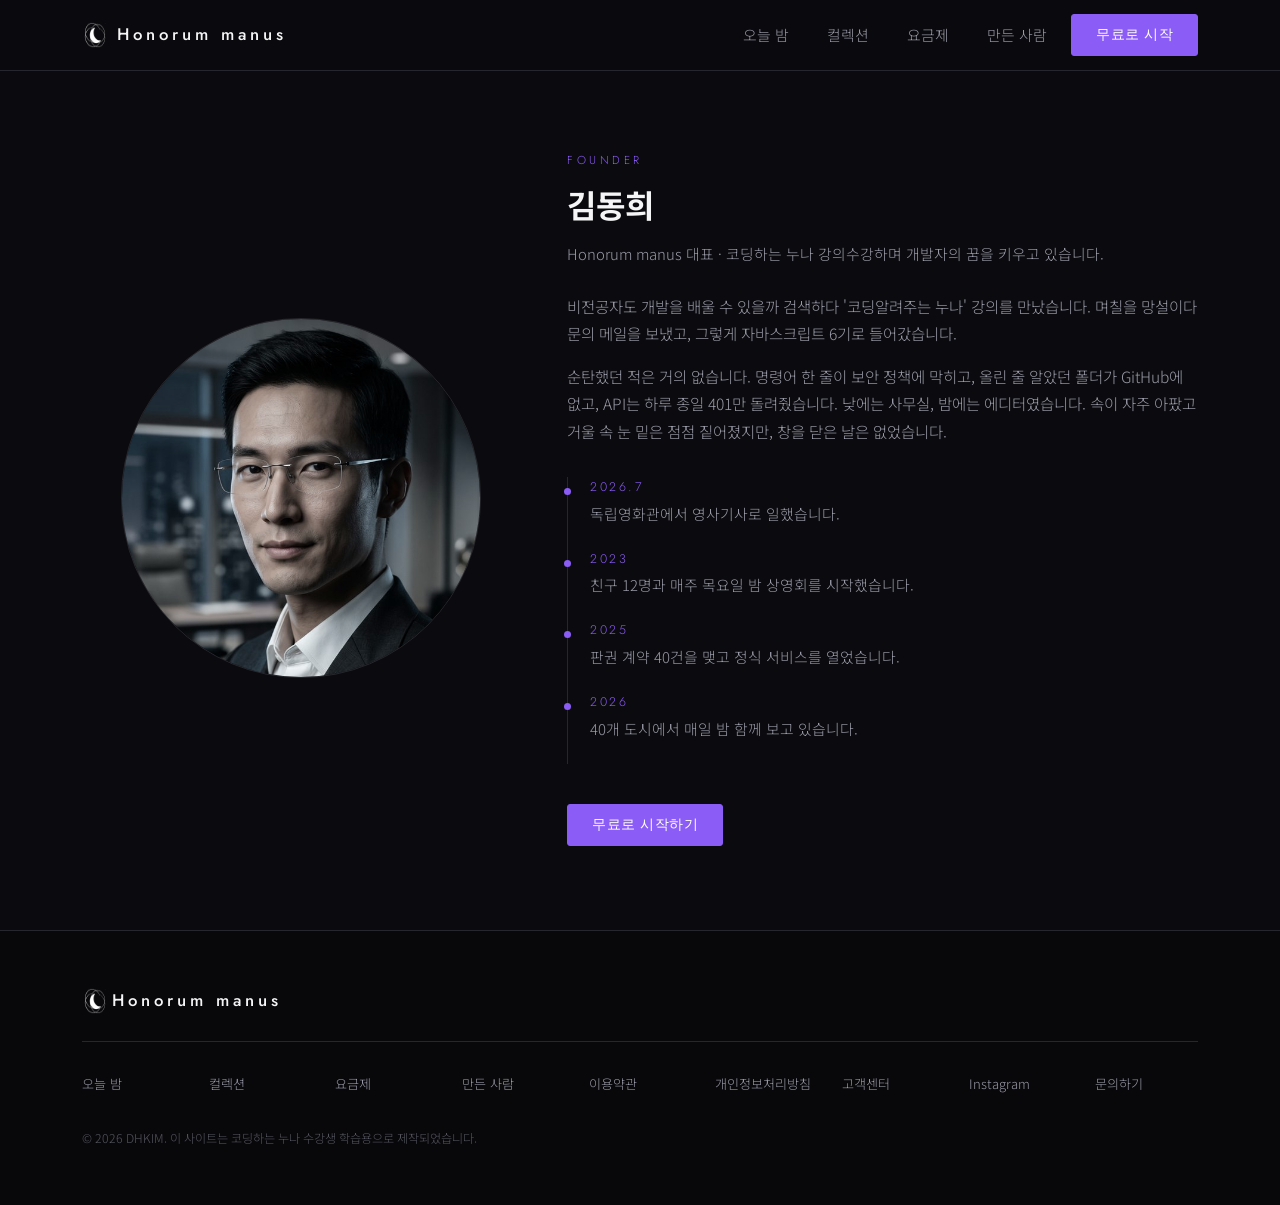
==== about.html @ e0ba3c90 "fisrt-commit" ====
<!DOCTYPE html>
<html lang="ko">
<head>
  <meta charset="UTF-8">
  <meta name="viewport" content="width=device-width, initial-scale=1.0">
  <title>만든 사람 — Honorum manus</title>

  <link rel="preconnect" href="https://fonts.googleapis.com">
  <link rel="preconnect" href="https://fonts.gstatic.com" crossorigin>
  <link href="https://fonts.googleapis.com/css2?family=Jost:wght@300;400;500;600&family=Noto+Sans+KR:wght@300;400;500;700&display=swap" rel="stylesheet">

  <link href="https://cdn.jsdelivr.net/npm/bootstrap@5.3.3/dist/css/bootstrap.min.css" rel="stylesheet">
  <link rel="stylesheet" href="css/style.css">
</head>
<body>

<!-- ================= 내비게이션 바 ================= -->
<nav class="navbar navbar-expand-lg fixed-top site-nav">
  <div class="container">
    <a class="navbar-brand" href="index.html">
      <img src="images/logo.png" class="logo-mark" alt="Honorum manus 로고">
      <span class="logo-text">Honorum manus</span>
    </a>

    <button class="navbar-toggler" type="button" data-bs-toggle="collapse" data-bs-target="#mainMenu" aria-controls="mainMenu" aria-expanded="false" aria-label="메뉴 열기">
      <span class="navbar-toggler-icon"></span>
    </button>

    <div class="collapse navbar-collapse" id="mainMenu">
      <ul class="navbar-nav ms-auto align-items-lg-center">
        <li class="nav-item"><a class="nav-link" href="index.html#tonight">오늘 밤</a></li>
        <li class="nav-item"><a class="nav-link" href="index.html#collection">컬렉션</a></li>
        <li class="nav-item"><a class="nav-link" href="index.html#plan">요금제</a></li>
        <li class="nav-item"><a class="nav-link" href="about.html">만든 사람</a></li>
        <li class="nav-item ms-lg-3">
          <a class="btn btn-brand" href="index.html#plan">무료로 시작</a>
        </li>
      </ul>
    </div>
  </div>
</nav>


<!-- ================= 창업자 소개 ================= -->
<section class="section section-below-nav">
  <div class="container">
    <div class="row align-items-center g-5">

      <div class="col-md-5 text-center">
        <!-- 사진 교체: images/founder.jpg -->
        <img src="images/founder.jpg" class="founder-photo" alt="창업자 사진">
      </div>

      <div class="col-md-7">
        <p class="eyebrow">FOUNDER</p>
        <h1 class="section-title">김동희</h1>
        <p class="founder-role">Honorum manus 대표 · 코딩하는 누나 강의수강하며 개발자의 꿈을 키우고 있습니다.</p>

        <p class="section-lead">
         비전공자도 개발을 배울 수 있을까 검색하다 '코딩알려주는 누나' 강의를 만났습니다. 며칠을 망설이다 문의 메일을 보냈고, 그렇게 자바스크립트 6기로 들어갔습니다.
        </p>
        <p class="section-lead">
          순탄했던 적은 거의 없습니다. 명령어 한 줄이 보안 정책에 막히고, 올린 줄 알았던 폴더가 GitHub에 없고, API는 하루 종일 401만 돌려줬습니다. 낮에는 사무실, 밤에는 에디터였습니다. 속이 자주 아팠고 거울 속 눈 밑은 점점 짙어졌지만, 창을 닫은 날은 없었습니다.
        </p>

        <ul class="timeline">
          <li>
            <span class="year">2026.7</span>
            독립영화관에서 영사기사로 일했습니다.
          </li>
          <li>
            <span class="year">2023</span>
            친구 12명과 매주 목요일 밤 상영회를 시작했습니다.
          </li>
          <li>
            <span class="year">2025</span>
            판권 계약 40건을 맺고 정식 서비스를 열었습니다.
          </li>
          <li>
            <span class="year">2026</span>
            40개 도시에서 매일 밤 함께 보고 있습니다.
          </li>
        </ul>

        <a href="index.html#plan" class="btn btn-brand mt-4">무료로 시작하기</a>
      </div>

    </div>
  </div>
</section>


<!-- ================= 푸터 ================= -->
<footer class="site-footer">
  <div class="container">

    <div class="first-line">
      <img src="images/logo.png" class="logo-mark" alt="Honorum manus 로고">
      <span class="logo-text">Honorum manus</span>
    </div>

    <div class="second-line">
      <div class="row">
        <div class="col"><a href="index.html#tonight">오늘 밤</a></div>
        <div class="col"><a href="index.html#collection">컬렉션</a></div>
        <div class="col"><a href="index.html#plan">요금제</a></div>
        <div class="col"><a href="about.html">만든 사람</a></div>
        <div class="col"><a href="#">이용약관</a></div>
        <div class="col"><a href="#">개인정보처리방침</a></div>
        <div class="col"><a href="#">고객센터</a></div>
        <div class="col"><a href="#">Instagram</a></div>
        <div class="col"><a href="#">문의하기</a></div>
      </div>
    </div>

    <div class="third-line">
      <p>서울시 용산구 한남동 30, 10층</p>
      <p>고객센터 평일 09:00 – 18:00</p>
    </div>

    <p class="copyright">© 2026 DHKIM. 이 사이트는 코딩하는 누나 수강생 학습용으로 제작되었습니다.</p>

  </div>
</footer>

<script src="https://cdn.jsdelivr.net/npm/bootstrap@5.3.3/dist/js/bootstrap.bundle.min.js"></script>
</body>
</html>
---- css/style.css ----
/* ============================================================
   Honorum manus — 커스텀 스타일 (다크 테마)
   ============================================================ */

/* ---------- 색상 변수 (조건 ④: 일정한 메인컬러) ----------
   색을 바꾸려면 아래 여섯 줄만 고치면 전체가 따라옵니다     */
:root {
  --bg:      #0B0B0F;   /* 배경 — 거의 검정 */
  --surface: #16161D;   /* 카드 배경 */
  --line:    #26262F;   /* 구분선 */
  --accent:  #8B5CF6;   /* 메인컬러 — 바이올렛 */
  --ink:     #F5F5F7;   /* 본문 글자 */
  --muted:   #9A9AA8;   /* 흐린 글자 */
}

/* 상단 navbar 가 fixed 라서, 메뉴를 눌러 이동하면 섹션 제목이 바 뒤로 숨습니다.
   그만큼 미리 멈추도록 여유를 줍니다 */
html {
  scroll-behavior: smooth;
  scroll-padding-top: 84px;
}

body {
  font-family: 'Noto Sans KR', sans-serif;
  background-color: var(--bg);
  color: var(--ink);
  font-weight: 300;
  line-height: 1.75;
}

.logo-text,
.eyebrow,
.card-step,
.btn,
.poster-meta {
  font-family: 'Jost', sans-serif;
}


/* ============================================================
   로고
   ============================================================ */
.navbar-brand {
  display: flex;
  align-items: center;
  gap: 9px;
}

/* 로고 마크 (투명 PNG). 흰색 원본이라 색을 바꾸려면 filter 를 씁니다 */
.logo-mark {
  width: 26px;
  height: 26px;
  object-fit: contain;
  display: inline-block;
}

.logo-text {
  font-size: 1.05rem;
  font-weight: 500;
  letter-spacing: 4px;
  color: var(--ink);
}


/* ============================================================
   내비게이션 바
   ============================================================ */
.site-nav {
  background-color: rgba(11, 11, 15, 0.86);
  backdrop-filter: blur(10px);
  border-bottom: 1px solid var(--line);
  padding-top: 14px;
  padding-bottom: 14px;
}

.site-nav .nav-link {
  color: var(--muted);
  font-size: 0.93rem;
  margin-left: 22px;
}

.site-nav .nav-link:hover {
  color: var(--ink);
}

/* 햄버거 아이콘을 밝은 색으로 (기본은 어두워서 안 보임) */
.navbar-toggler {
  border-color: var(--line);
}
.navbar-toggler-icon {
  filter: invert(1) opacity(0.7);
}


/* ============================================================
   버튼
   ============================================================ */
.btn-brand {
  background-color: var(--accent);
  color: #fff;
  border: 1px solid var(--accent);
  border-radius: 3px;
  padding: 9px 24px;
  font-size: 0.9rem;
  letter-spacing: 0.5px;
}
.btn-brand:hover {
  background-color: #7C3AED;
  border-color: #7C3AED;
  color: #fff;
}

/* 투명한 보조 버튼 */
.btn-ghost {
  background-color: rgba(255, 255, 255, 0.12);
  color: var(--ink);
  border: 1px solid rgba(255, 255, 255, 0.28);
  border-radius: 3px;
  padding: 9px 24px;
  font-size: 0.9rem;
}
.btn-ghost:hover {
  background-color: rgba(255, 255, 255, 0.22);
  color: var(--ink);
}


/* ============================================================
   캐러셀
   ============================================================ */
.hero-img {
  height: 88vh;
  min-height: 520px;
  object-fit: cover;   /* 비율 유지하고 넘치는 부분만 잘라냄 */
}

/* 사진 위에 덮는 어두운 막.
   사진마다 빈 공간 위치가 달라서 세 종류를 만들어 뒀습니다 */
.hero-shade {
  position: absolute;
  inset: 0;
}

/* 슬라이드 1 — 왼쪽에 사람, 오른쪽을 어둡게 */
.shade-left {
  background: linear-gradient(to left, rgba(11,11,15,0.88) 0%, rgba(11,11,15,0.35) 55%, rgba(11,11,15,0.55) 100%);
}
/* 슬라이드 2 — 아래쪽만 어둡게 */
.shade-bottom {
  background: linear-gradient(to top, rgba(11,11,15,0.95) 0%, rgba(11,11,15,0.15) 55%);
}
/* 슬라이드 3 — 위쪽만 어둡게 */
.shade-top {
  background: linear-gradient(to bottom, rgba(11,11,15,0.9) 0%, rgba(11,11,15,0.1) 60%);
}

.hero-caption {
  bottom: auto;
  right: auto;
  left: auto;
  padding: 0;
}

/* 글자 위치 3종 */
.cap-right {
  top: 50%;
  right: 7%;
  transform: translateY(-50%);
  max-width: 520px;
  text-align: left;
}
.cap-center {
  left: 50%;
  bottom: 13%;
  transform: translateX(-50%);
  max-width: 640px;
  text-align: center;
}
.cap-top {
  top: 17%;
  left: 7%;
  max-width: 560px;
  text-align: left;
}

.hero-title {
  font-size: 3.2rem;
  font-weight: 700;
  line-height: 1.25;
  margin-bottom: 16px;
  text-shadow: 0 2px 24px rgba(0, 0, 0, 0.6);
}

.hero-sub {
  font-size: 1rem;
  color: rgba(245, 245, 247, 0.82);
  margin-bottom: 26px;
}

.hero-btns {
  display: flex;
  gap: 10px;
}
.cap-center .hero-btns { justify-content: center; }

.eyebrow {
  font-size: 0.72rem;
  letter-spacing: 3.5px;
  color: var(--accent);
  margin-bottom: 12px;
}

/* 인디케이터를 가는 막대 모양으로 */
.carousel-indicators [data-bs-target] {
  width: 34px;
  height: 2px;
  border: none;
  background-color: rgba(255, 255, 255, 0.35);
}
.carousel-indicators .active {
  background-color: var(--accent);
}


/* ============================================================
   섹션 공통
   ============================================================ */
.section {
  padding-top: 84px;
  padding-bottom: 84px;
}

.section-tint {
  background-color: #101016;
  border-top: 1px solid var(--line);
  border-bottom: 1px solid var(--line);
}

.section-title {
  font-size: 2rem;
  font-weight: 700;
  line-height: 1.4;
  margin-bottom: 14px;
}

.section-lead {
  color: var(--muted);
  font-size: 0.97rem;
}


/* ============================================================
   가로 스크롤 포스터 줄
   ============================================================ */
.row-title {
  font-size: 1.3rem;
  font-weight: 700;
  margin-bottom: 4px;
}

.row-sub {
  color: var(--muted);
  font-size: 0.88rem;
  margin-bottom: 22px;
}

/* flex + overflow-x 두 줄이면 가로 스크롤 줄이 됩니다 */
.poster-rail {
  display: flex;
  gap: 14px;
  overflow-x: auto;
  overflow-y: hidden;        /* 마우스 올릴 때 커지는 카드 때문에 세로 스크롤바가 생기는 것 방지 */
  padding: 6px 2px 22px;
  scroll-snap-type: x mandatory;
}

/* 스크롤바를 얇게 */
.poster-rail::-webkit-scrollbar { height: 5px; }
.poster-rail::-webkit-scrollbar-thumb {
  background-color: var(--line);
  border-radius: 3px;
}

.poster {
  flex: 0 0 auto;
  width: 200px;
  text-decoration: none;
  scroll-snap-align: start;
}

.poster img {
  width: 100%;
  aspect-ratio: 2 / 3;      /* 세로 포스터 비율 고정 */
  object-fit: cover;
  border-radius: 4px;
  border: 1px solid var(--line);
  /* 평소엔 살짝 어둡게 두고 마우스를 올리면 밝아지게 — 넷플릭스식 강조 */
  filter: brightness(0.78);
  transition: transform 0.25s ease, border-color 0.25s ease, filter 0.25s ease;
}

.poster:hover img {
  transform: scale(1.05);
  border-color: var(--accent);
  filter: brightness(1.05);
}

.poster-meta {
  display: block;
  margin-top: 10px;
  font-size: 0.78rem;
  color: var(--muted);
  letter-spacing: 0.4px;
}

.poster-meta b {
  display: block;
  font-family: 'Noto Sans KR', sans-serif;
  font-size: 0.92rem;
  color: var(--ink);
  font-weight: 500;
}


/* ============================================================
   카드
   ============================================================ */
.brand-card {
  background-color: var(--surface);
  border: 1px solid var(--line);
  border-radius: 4px;
}

.brand-card .card-body {
  padding: 30px 26px 34px;
}

.card-step {
  font-size: 0.78rem;
  letter-spacing: 2.5px;
  color: var(--accent);
  margin-bottom: 12px;
}

.brand-card .card-title {
  font-size: 1.12rem;
  font-weight: 700;
  color: var(--ink);
  margin-bottom: 10px;
}

.brand-card .card-text {
  font-size: 0.9rem;
  color: var(--muted);
}


/* ============================================================
   요금제
   ============================================================ */
.plan-price {
  font-size: 1.1rem;
  color: var(--muted);
  margin: 22px 0 10px;
}
.plan-price b {
  font-family: 'Jost', sans-serif;
  font-size: 3rem;
  font-weight: 500;
  color: var(--ink);
  margin: 0 4px;
}


/* ============================================================
   창업자 페이지 (about.html)
   ============================================================ */

/* 상단 navbar 가 fixed 라서 첫 섹션이 가려집니다. 그만큼 위를 띄웁니다 */
.section-below-nav {
  padding-top: 150px;
}
.founder-photo {
  width: 100%;
  max-width: 360px;
  aspect-ratio: 1 / 1;
  object-fit: cover;
  border-radius: 50%;
  border: 1px solid var(--line);
  filter: grayscale(0.3);
}

.founder-role {
  color: var(--muted);
  font-size: 0.93rem;
  margin-bottom: 26px;
}

.timeline {
  list-style: none;
  padding: 0;
  margin-top: 32px;
  border-left: 1px solid var(--line);
}

.timeline li {
  padding: 0 0 22px 22px;
  position: relative;
  color: var(--muted);
  font-size: 0.93rem;
}

.timeline li::before {
  content: '';
  position: absolute;
  left: -4px;
  top: 11px;
  width: 7px;
  height: 7px;
  background-color: var(--accent);
  border-radius: 50%;
}

.timeline .year {
  display: block;
  font-family: 'Jost', sans-serif;
  font-size: 0.78rem;
  letter-spacing: 2.5px;
  color: var(--accent);
  margin-bottom: 2px;
}


/* ============================================================
   푸터
   ============================================================ */
.site-footer {
  background-color: #08080B;
  border-top: 1px solid var(--line);
  padding-top: 54px;
  padding-bottom: 40px;
}

.site-footer .first-line {
  padding-bottom: 26px;
  border-bottom: 1px solid var(--line);
}

.site-footer .second-line {
  padding-top: 26px;
}

/* 링크 기본 스타일(파란색 + 밑줄) 제거 */
.site-footer .second-line a {
  color: var(--muted);
  text-decoration: none;
  font-size: 0.82rem;
  white-space: nowrap;
}
.site-footer .second-line a:hover {
  color: var(--accent);
}

/* 세 번째 줄은 평소엔 숨김 → 모바일에서만 나타남 */
.site-footer .third-line {
  display: none;
}
.site-footer .third-line p {
  margin: 4px 0;
  font-size: 0.82rem;
  color: var(--muted);
}

.copyright {
  margin-top: 32px;
  font-size: 0.76rem;
  color: #55555F;
}


/* ============================================================
   미디어 쿼리 ①  태블릿 (992px 이하)
   ============================================================ */
@media screen and (max-width: 992px) {

  .hero-img { height: 74vh; }
  .hero-title { font-size: 2.2rem; }

  .section { padding-top: 60px; padding-bottom: 60px; }
  .section-title { font-size: 1.65rem; }

  /* 메뉴가 세로로 펼쳐질 때 정리 */
  .site-nav .nav-link {
    margin-left: 0;
    padding: 9px 0;
  }
  .site-nav .btn-brand {
    display: inline-block;
    margin-top: 10px;
  }
}


/* ============================================================
   미디어 쿼리 ②  모바일 (768px 이하)
   ============================================================ */
@media screen and (max-width: 768px) {

  .hero-img { height: 68vh; min-height: 440px; }

  /* 좁은 화면에서는 글자 위치를 셋 다 아래 가운데로 통일 */
  .cap-right,
  .cap-center,
  .cap-top {
    top: auto;
    bottom: 12%;
    left: 6%;
    right: 6%;
    transform: none;
    max-width: none;
    text-align: center;
  }

  /* 막도 전부 아래쪽 그라데이션으로 통일 */
  .shade-left,
  .shade-bottom,
  .shade-top {
    background: linear-gradient(to top, rgba(11,11,15,0.95) 0%, rgba(11,11,15,0.25) 60%);
  }

  .hero-title { font-size: 1.6rem; }
  .hero-sub   { font-size: 0.88rem; margin-bottom: 20px; }
  .hero-btns  { flex-direction: column; align-items: stretch; }

  /* 좌우 화살표는 좁은 화면에서 방해되므로 숨김 */
  .carousel-control-prev,
  .carousel-control-next { display: none; }

  .poster { width: 140px; }
  .plan-price b { font-size: 2.2rem; }

  /* --- 푸터 --- */
  .site-footer .first-line { text-align: center; }

  /* 링크 9개를 세로로 세움 */
  .site-footer .second-line .row { flex-direction: column; }
  .site-footer .second-line .col {
    flex: 0 0 auto;
    width: 100%;
    text-align: center;
    padding: 7px 0;
  }

  /* 숨겨뒀던 세 번째 줄을 꺼냄 */
  .site-footer .third-line {
    display: block;
    text-align: center;
    margin-top: 24px;
    padding-top: 20px;
    border-top: 1px solid var(--line);
  }

  .copyright { text-align: center; }
}


/* ============================================================
   접근성
   ============================================================ */
@media (prefers-reduced-motion: reduce) {
  .carousel-item,
  .poster img { transition: none; }
}

/* 키보드 탭 이동 시 초점이 보이도록 */
a:focus-visible,
button:focus-visible {
  outline: 2px solid var(--accent);
  outline-offset: 3px;
}
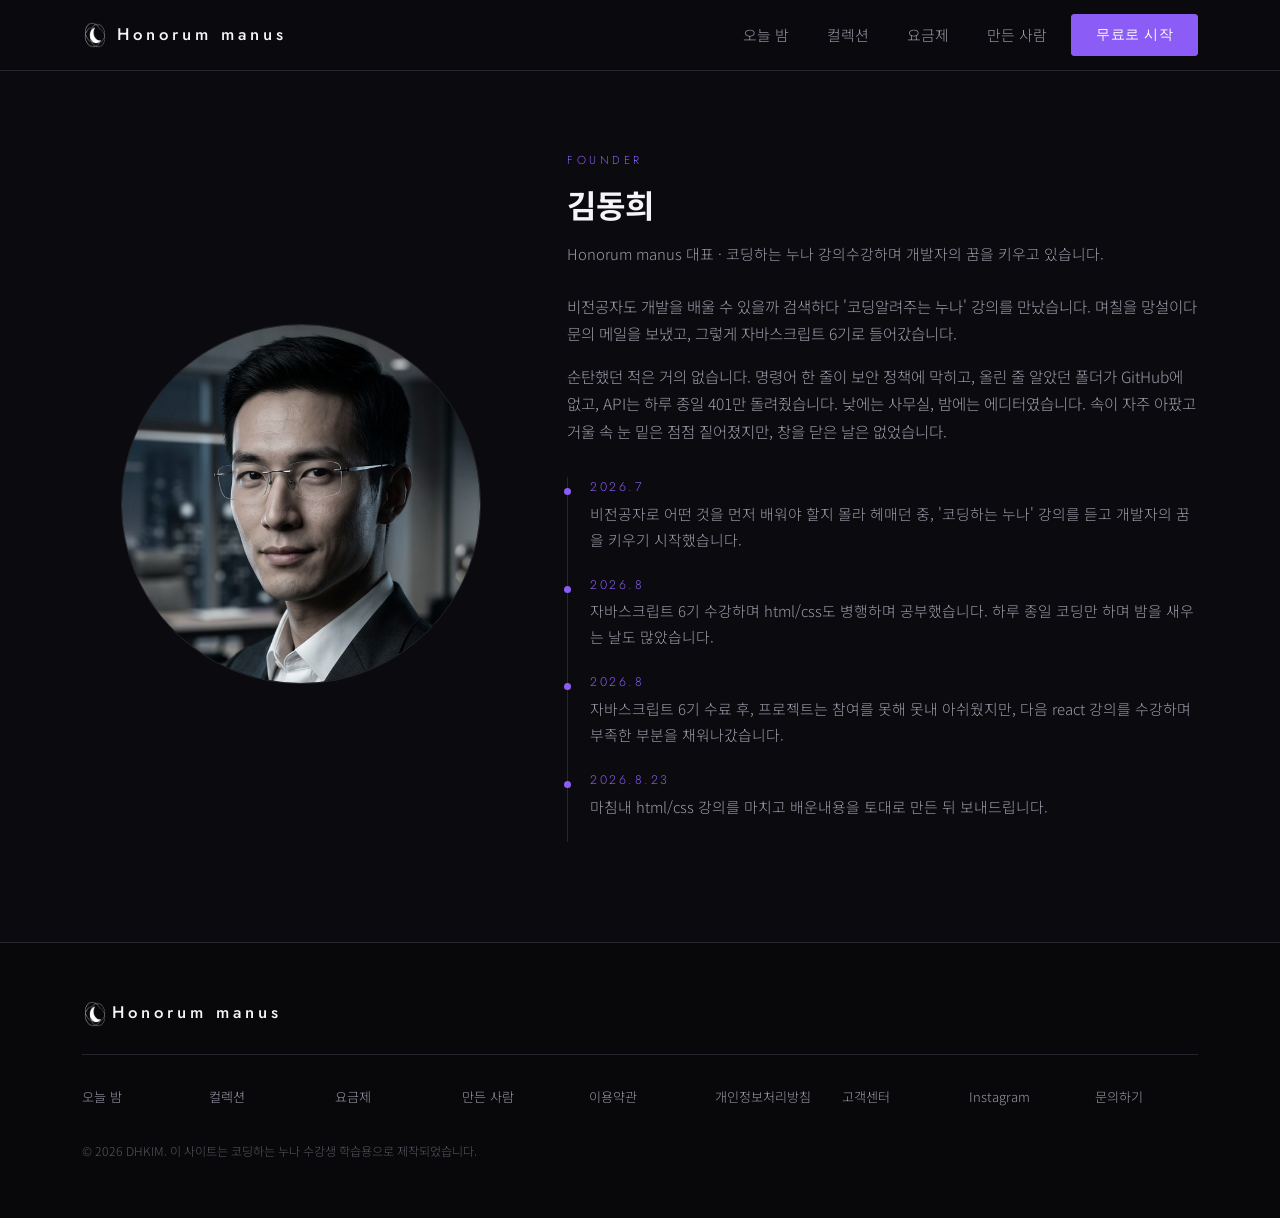
==== commit 677d66d4: "final)html_css" ====
--- a/about.html
+++ b/about.html
@@ -61,32 +61,24 @@
         </p>
         <p class="section-lead">
           순탄했던 적은 거의 없습니다. 명령어 한 줄이 보안 정책에 막히고, 올린 줄 알았던 폴더가 GitHub에 없고, API는 하루 종일 401만 돌려줬습니다. 낮에는 사무실, 밤에는 에디터였습니다. 속이 자주 아팠고 거울 속 눈 밑은 점점 짙어졌지만, 창을 닫은 날은 없었습니다.
-        </p>
-
-        <ul class="timeline">
+                <ul class="timeline">
           <li>
             <span class="year">2026.7</span>
-            독립영화관에서 영사기사로 일했습니다.
+          비전공자로 어떤 것을 먼저 배워야 할지 몰라 헤매던 중, '코딩하는 누나' 강의를 듣고 개발자의 꿈을 키우기 시작했습니다.
           </li>
           <li>
-            <span class="year">2023</span>
-            친구 12명과 매주 목요일 밤 상영회를 시작했습니다.
+            <span class="year">2026.8</span>
+            자바스크립트 6기 수강하며 html/css도 병행하며 공부했습니다. 하루 종일 코딩만 하며 밤을 새우는 날도 많았습니다.
           </li>
           <li>
-            <span class="year">2025</span>
-            판권 계약 40건을 맺고 정식 서비스를 열었습니다.
+            <span class="year">2026.8</span>
+            자바스크립트 6기 수료 후, 프로젝트는 참여를 못해 못내 아쉬웠지만, 다음 react 강의를 수강하며 부족한 부분을 채워나갔습니다.
           </li>
           <li>
-            <span class="year">2026</span>
-            40개 도시에서 매일 밤 함께 보고 있습니다.
+            <span class="year">2026.8.23</span>
+            마침내 html/css 강의를 마치고 배운내용을 토대로 만든 뒤 보내드립니다.
           </li>
         </ul>
-
-        <a href="index.html#plan" class="btn btn-brand mt-4">무료로 시작하기</a>
-      </div>
-
-    </div>
-  </div>
 </section>
 
 
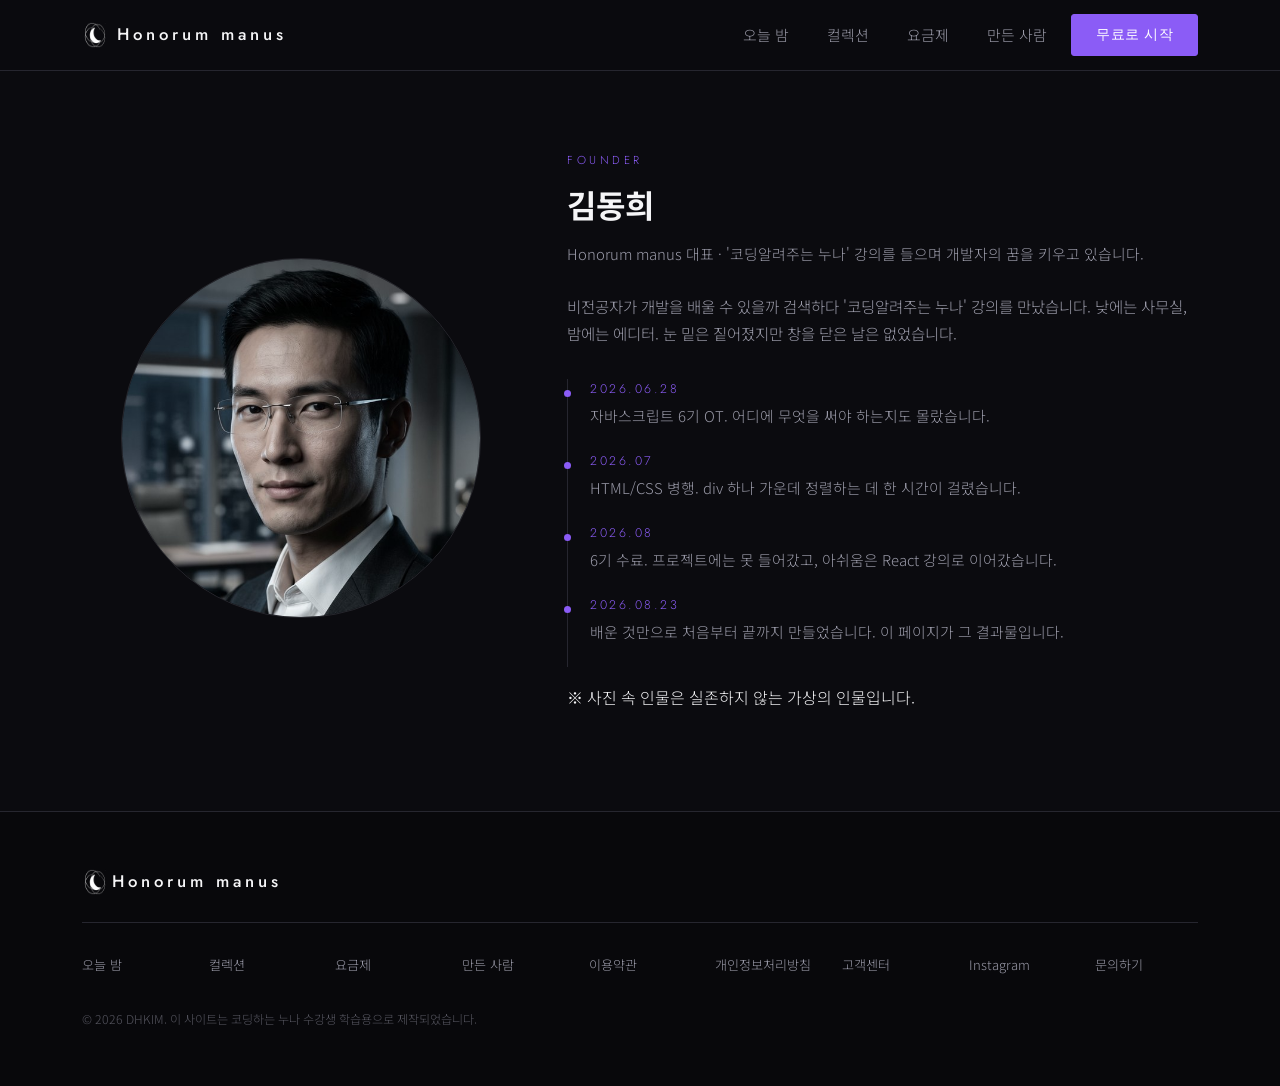
==== commit 39c9889d: "final)html_css" ====
--- a/about.html
+++ b/about.html
@@ -54,31 +54,33 @@
       <div class="col-md-7">
         <p class="eyebrow">FOUNDER</p>
         <h1 class="section-title">김동희</h1>
-        <p class="founder-role">Honorum manus 대표 · 코딩하는 누나 강의수강하며 개발자의 꿈을 키우고 있습니다.</p>
+<p class="founder-role">Honorum manus 대표 · '코딩알려주는 누나' 강의를 들으며 개발자의 꿈을 키우고 있습니다.</p>
 
-        <p class="section-lead">
-         비전공자도 개발을 배울 수 있을까 검색하다 '코딩알려주는 누나' 강의를 만났습니다. 며칠을 망설이다 문의 메일을 보냈고, 그렇게 자바스크립트 6기로 들어갔습니다.
-        </p>
-        <p class="section-lead">
-          순탄했던 적은 거의 없습니다. 명령어 한 줄이 보안 정책에 막히고, 올린 줄 알았던 폴더가 GitHub에 없고, API는 하루 종일 401만 돌려줬습니다. 낮에는 사무실, 밤에는 에디터였습니다. 속이 자주 아팠고 거울 속 눈 밑은 점점 짙어졌지만, 창을 닫은 날은 없었습니다.
-                <ul class="timeline">
-          <li>
-            <span class="year">2026.7</span>
-          비전공자로 어떤 것을 먼저 배워야 할지 몰라 헤매던 중, '코딩하는 누나' 강의를 듣고 개발자의 꿈을 키우기 시작했습니다.
-          </li>
-          <li>
-            <span class="year">2026.8</span>
-            자바스크립트 6기 수강하며 html/css도 병행하며 공부했습니다. 하루 종일 코딩만 하며 밤을 새우는 날도 많았습니다.
-          </li>
-          <li>
-            <span class="year">2026.8</span>
-            자바스크립트 6기 수료 후, 프로젝트는 참여를 못해 못내 아쉬웠지만, 다음 react 강의를 수강하며 부족한 부분을 채워나갔습니다.
-          </li>
-          <li>
-            <span class="year">2026.8.23</span>
-            마침내 html/css 강의를 마치고 배운내용을 토대로 만든 뒤 보내드립니다.
-          </li>
-        </ul>
+<p class="section-lead">
+  비전공자가 개발을 배울 수 있을까 검색하다 '코딩알려주는 누나' 강의를 만났습니다.
+  낮에는 사무실, 밤에는 에디터. 눈 밑은 짙어졌지만 창을 닫은 날은 없었습니다.
+</p>
+
+<ul class="timeline">
+  <li>
+    <span class="year">2026.06.28</span>
+    자바스크립트 6기 OT. 어디에 무엇을 써야 하는지도 몰랐습니다.
+  </li>
+  <li>
+    <span class="year">2026.07</span>
+    HTML/CSS 병행. div 하나 가운데 정렬하는 데 한 시간이 걸렸습니다.
+  </li>
+  <li>
+    <span class="year">2026.08</span>
+    6기 수료. 프로젝트에는 못 들어갔고, 아쉬움은 React 강의로 이어갔습니다.
+  </li>
+  <li>
+    <span class="year">2026.08.23</span>
+    배운 것만으로 처음부터 끝까지 만들었습니다. 이 페이지가 그 결과물입니다.
+  </li>
+</ul>
+
+<p class="footnote">※ 사진 속 인물은 실존하지 않는 가상의 인물입니다.</p>
 </section>
 
 
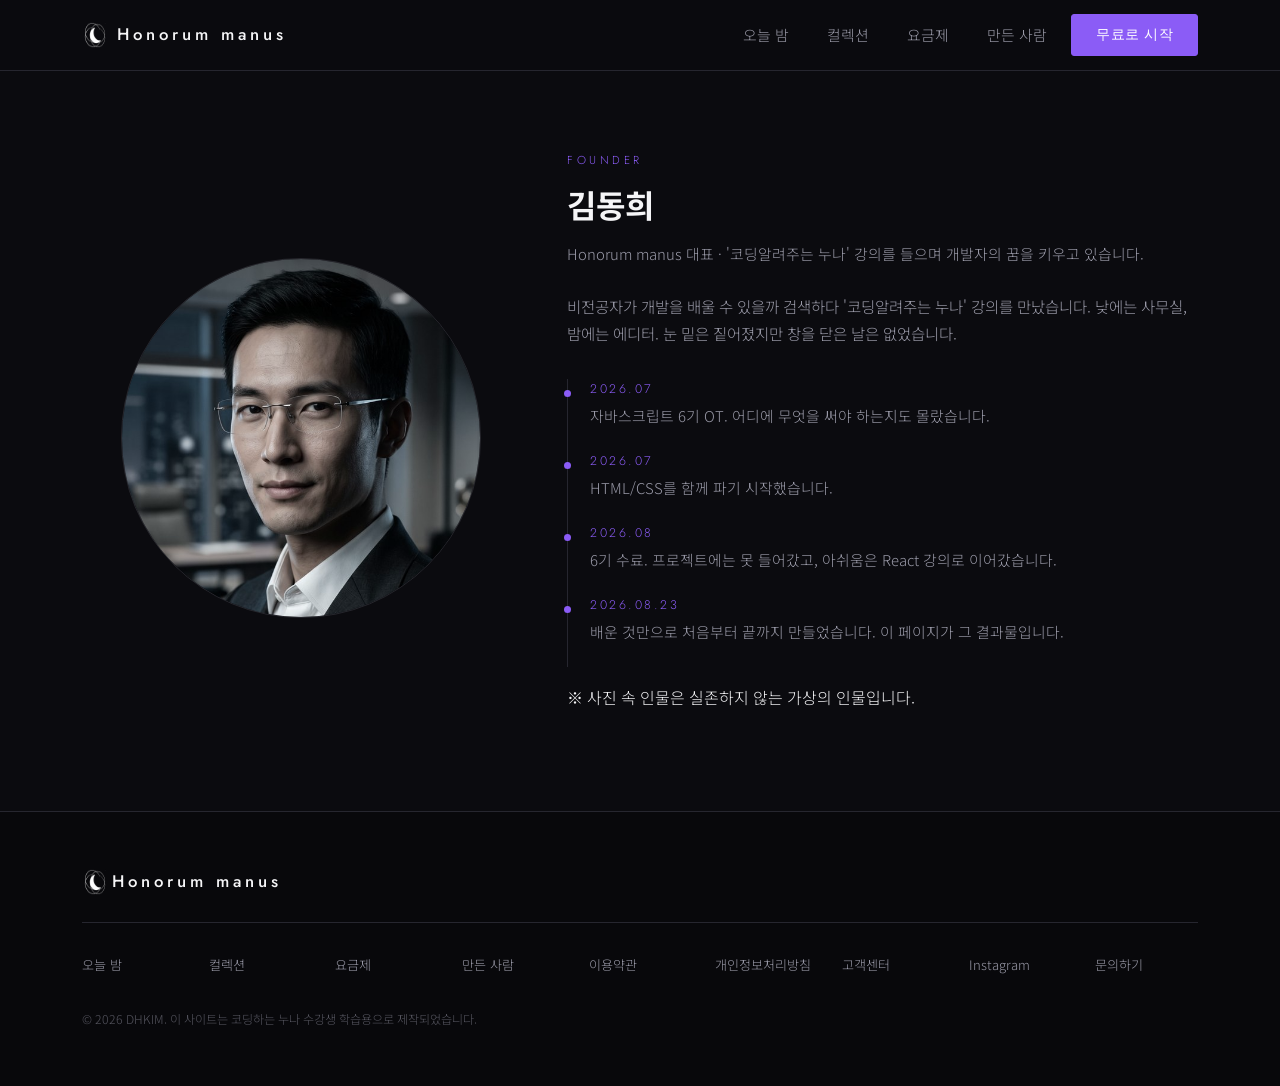
==== commit 3caa0fa8: "final)html_css" ====
--- a/about.html
+++ b/about.html
@@ -63,12 +63,12 @@
 
 <ul class="timeline">
   <li>
-    <span class="year">2026.06.28</span>
+    <span class="year">2026.07</span>
     자바스크립트 6기 OT. 어디에 무엇을 써야 하는지도 몰랐습니다.
   </li>
   <li>
     <span class="year">2026.07</span>
-    HTML/CSS 병행. div 하나 가운데 정렬하는 데 한 시간이 걸렸습니다.
+    HTML/CSS를 함께 파기 시작했습니다.
   </li>
   <li>
     <span class="year">2026.08</span>
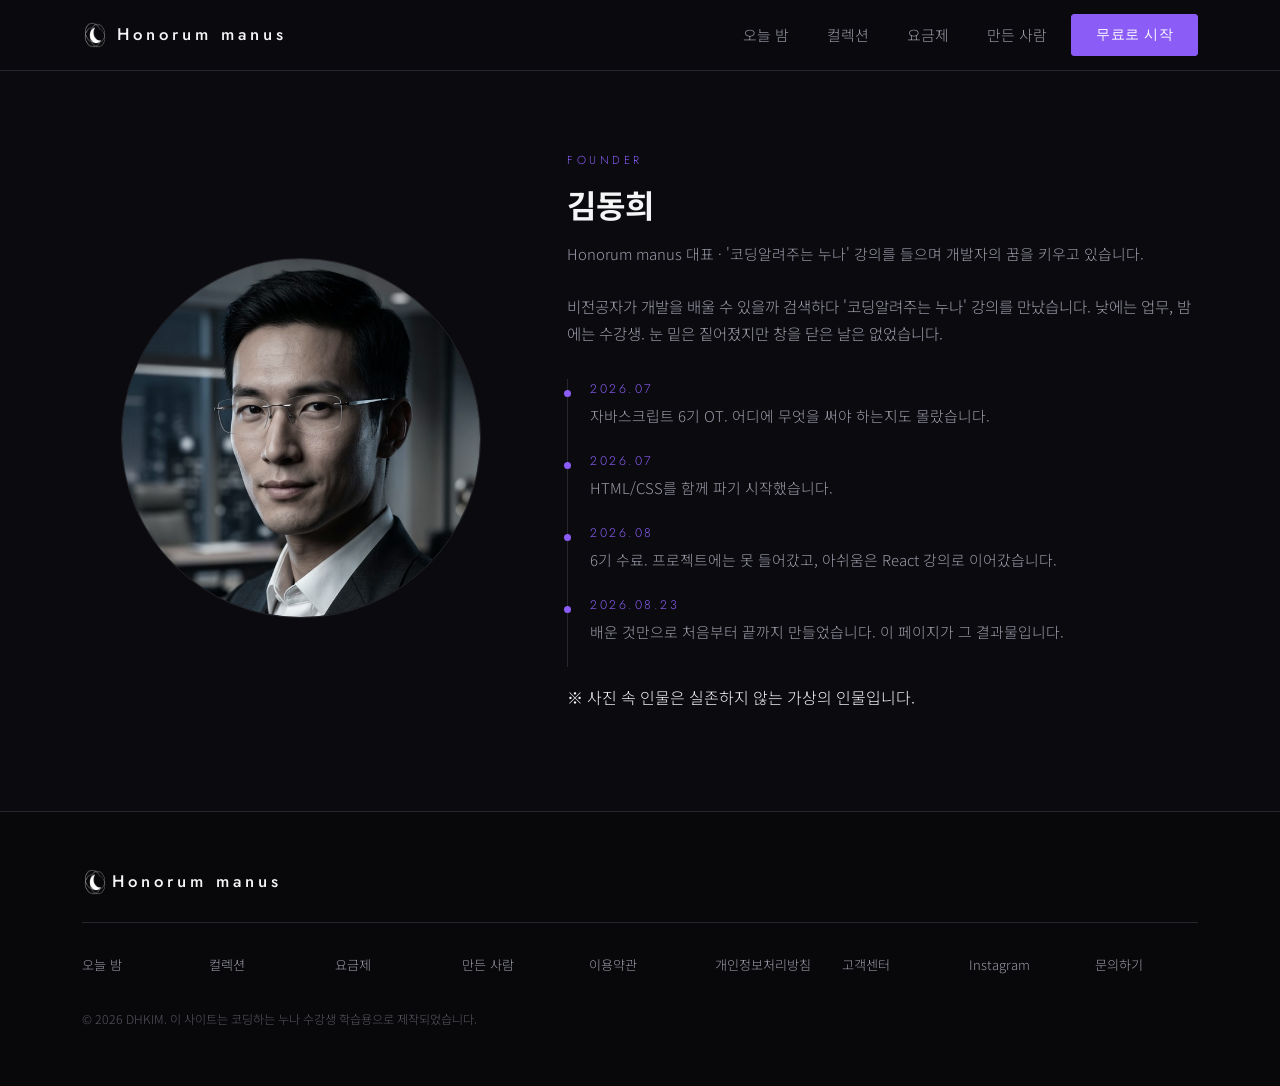
==== commit b6539cfa: "final)html_css" ====
--- a/about.html
+++ b/about.html
@@ -58,7 +58,7 @@
 
 <p class="section-lead">
   비전공자가 개발을 배울 수 있을까 검색하다 '코딩알려주는 누나' 강의를 만났습니다.
-  낮에는 사무실, 밤에는 에디터. 눈 밑은 짙어졌지만 창을 닫은 날은 없었습니다.
+  낮에는 업무, 밤에는 수강생. 눈 밑은 짙어졌지만 창을 닫은 날은 없었습니다.
 </p>
 
 <ul class="timeline">
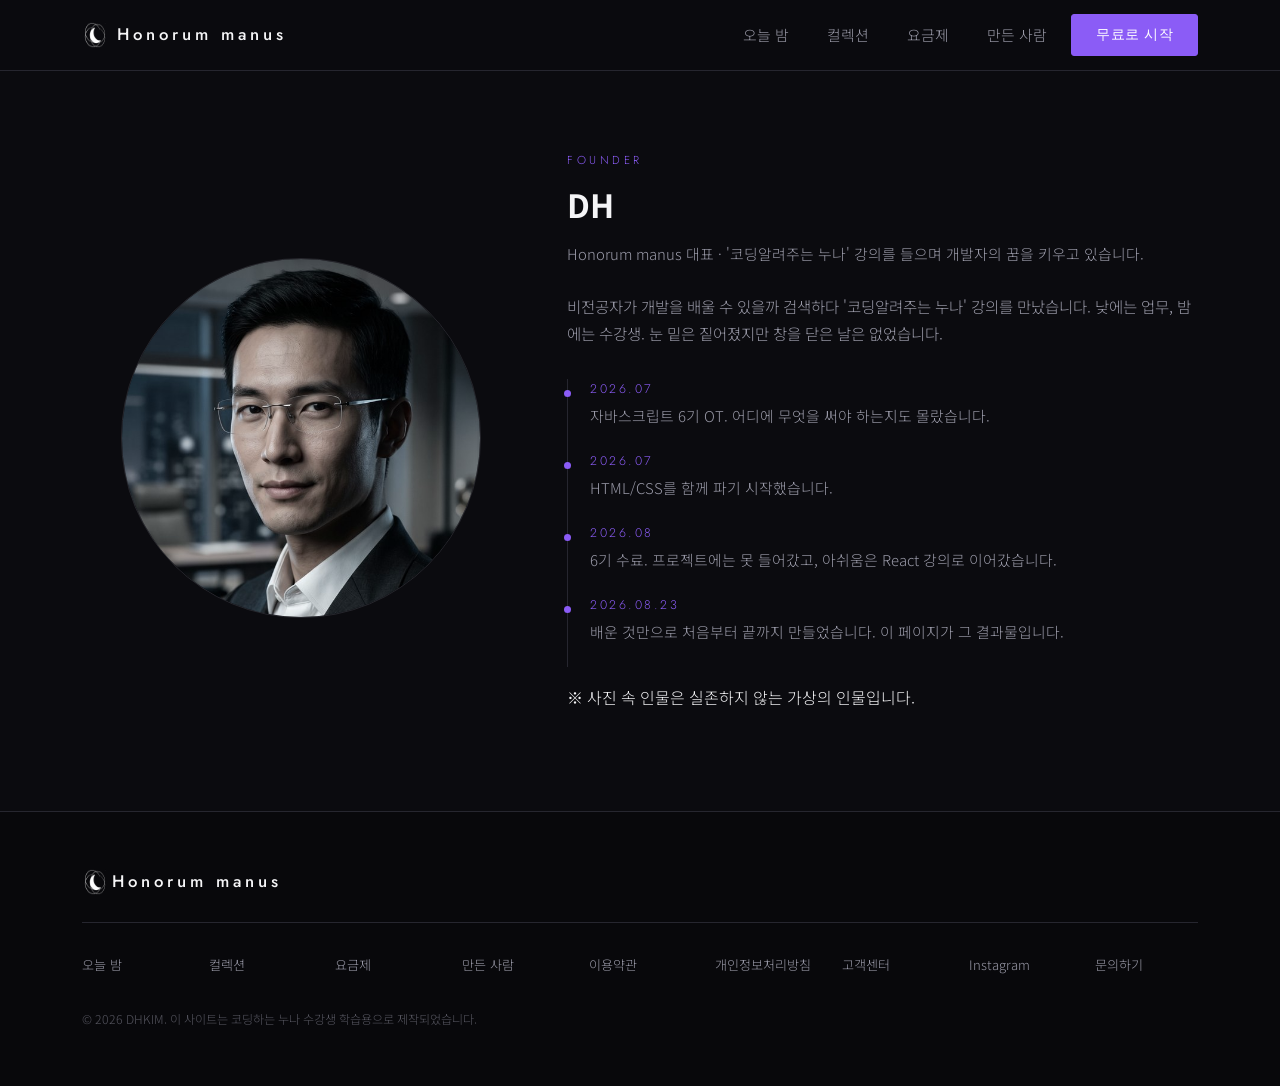
==== commit 21dc422b: "final)html_css" ====
--- a/about.html
+++ b/about.html
@@ -53,7 +53,7 @@
 
       <div class="col-md-7">
         <p class="eyebrow">FOUNDER</p>
-        <h1 class="section-title">김동희</h1>
+        <h1 class="section-title">DH</h1>
 <p class="founder-role">Honorum manus 대표 · '코딩알려주는 누나' 강의를 들으며 개발자의 꿈을 키우고 있습니다.</p>
 
 <p class="section-lead">
--- a/css/style.css
+++ b/css/style.css
@@ -1,6 +1,6 @@
-/* ============================================================
+/* ===========================================================
    Honorum manus — 커스텀 스타일 (다크 테마)
-   ============================================================ */
+   =========================================================== */
 
 /* ---------- 색상 변수 (조건 ④: 일정한 메인컬러) ----------
    색을 바꾸려면 아래 여섯 줄만 고치면 전체가 따라옵니다     */
@@ -37,9 +37,9 @@
 }
 
 
-/* ============================================================
+/* ===========================================================
    로고
-   ============================================================ */
+   =========================================================== */
 .navbar-brand {
   display: flex;
   align-items: center;
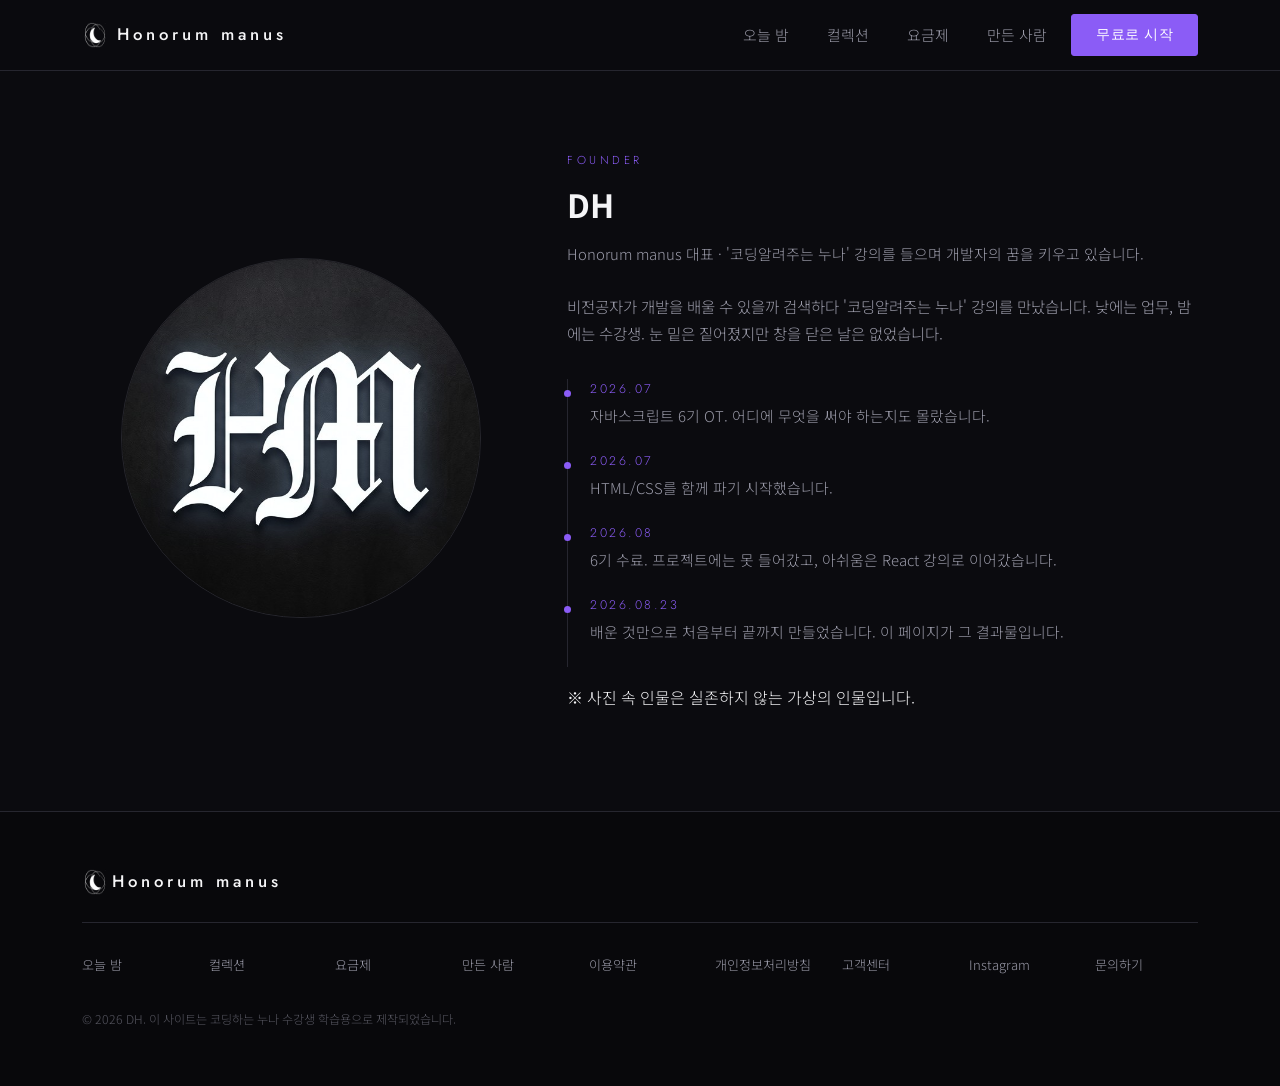
==== commit 67d3237a: "final)html_css" ====
--- a/about.html
+++ b/about.html
@@ -41,7 +41,7 @@
 </nav>
 
 
-<!-- ================= 창업자 소개 ================= -->
+<!-- ================= 창업자 소개 =============== -->
 <section class="section section-below-nav">
   <div class="container">
     <div class="row align-items-center g-5">
@@ -84,7 +84,7 @@
 </section>
 
 
-<!-- ================= 푸터 ================= -->
+<!-- ================= 푸터 ================ -->
 <footer class="site-footer">
   <div class="container">
 
@@ -112,7 +112,7 @@
       <p>고객센터 평일 09:00 – 18:00</p>
     </div>
 
-    <p class="copyright">© 2026 DHKIM. 이 사이트는 코딩하는 누나 수강생 학습용으로 제작되었습니다.</p>
+    <p class="copyright">© 2026 DH. 이 사이트는 코딩하는 누나 수강생 학습용으로 제작되었습니다.</p>
 
   </div>
 </footer>
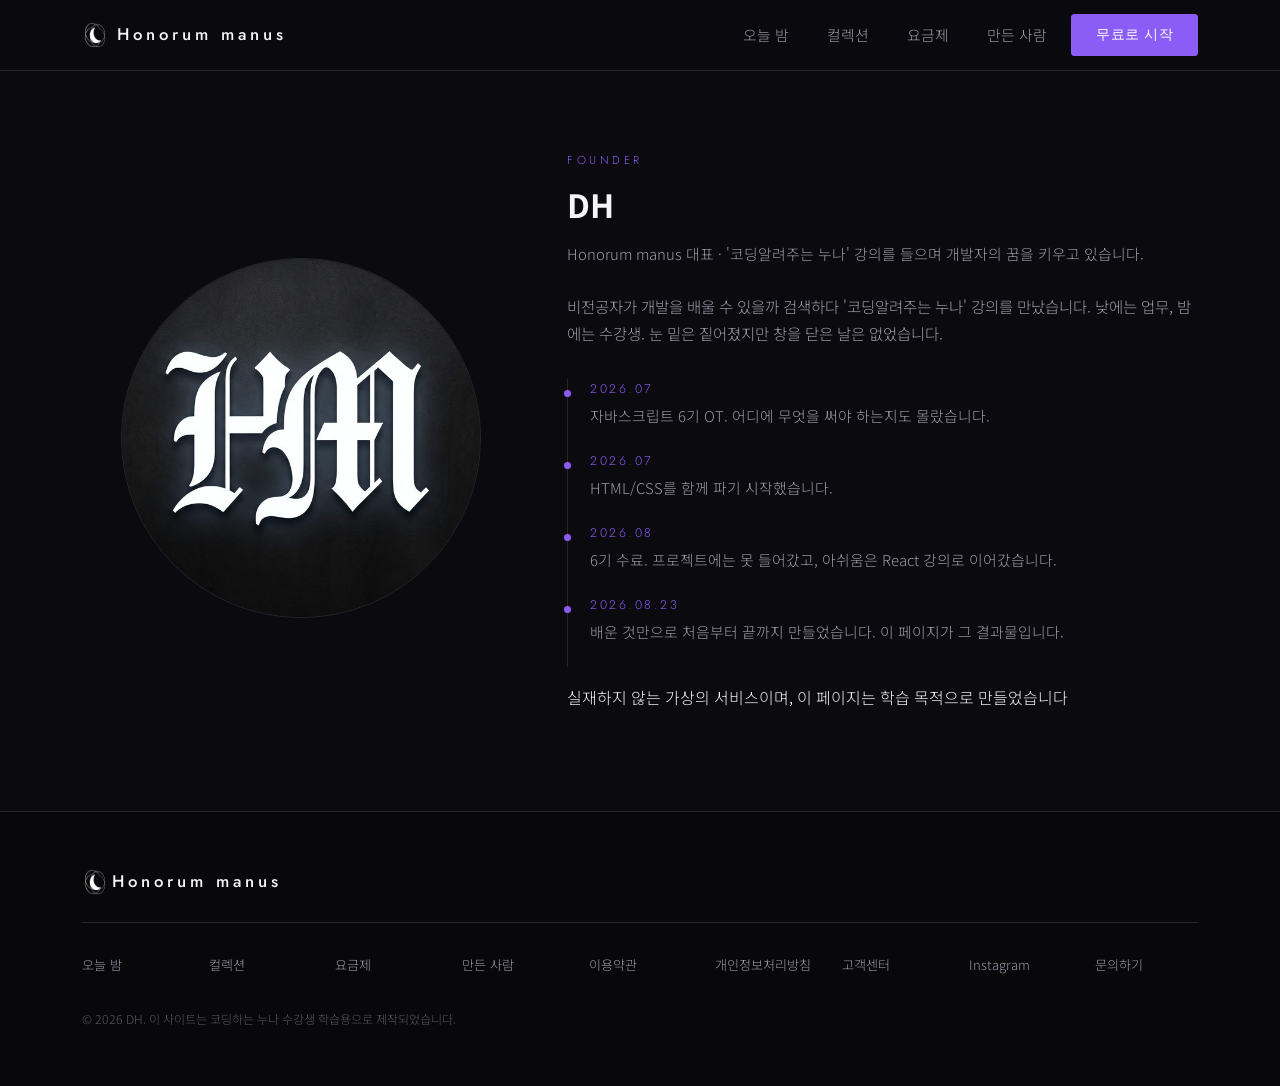
==== commit e471ab39: "final)html/css" ====
--- a/about.html
+++ b/about.html
@@ -80,7 +80,7 @@
   </li>
 </ul>
 
-<p class="footnote">※ 사진 속 인물은 실존하지 않는 가상의 인물입니다.</p>
+<p class="footnote">실재하지 않는 가상의 서비스이며, 이 페이지는 학습 목적으로 만들었습니다</p>
 </section>
 
 
